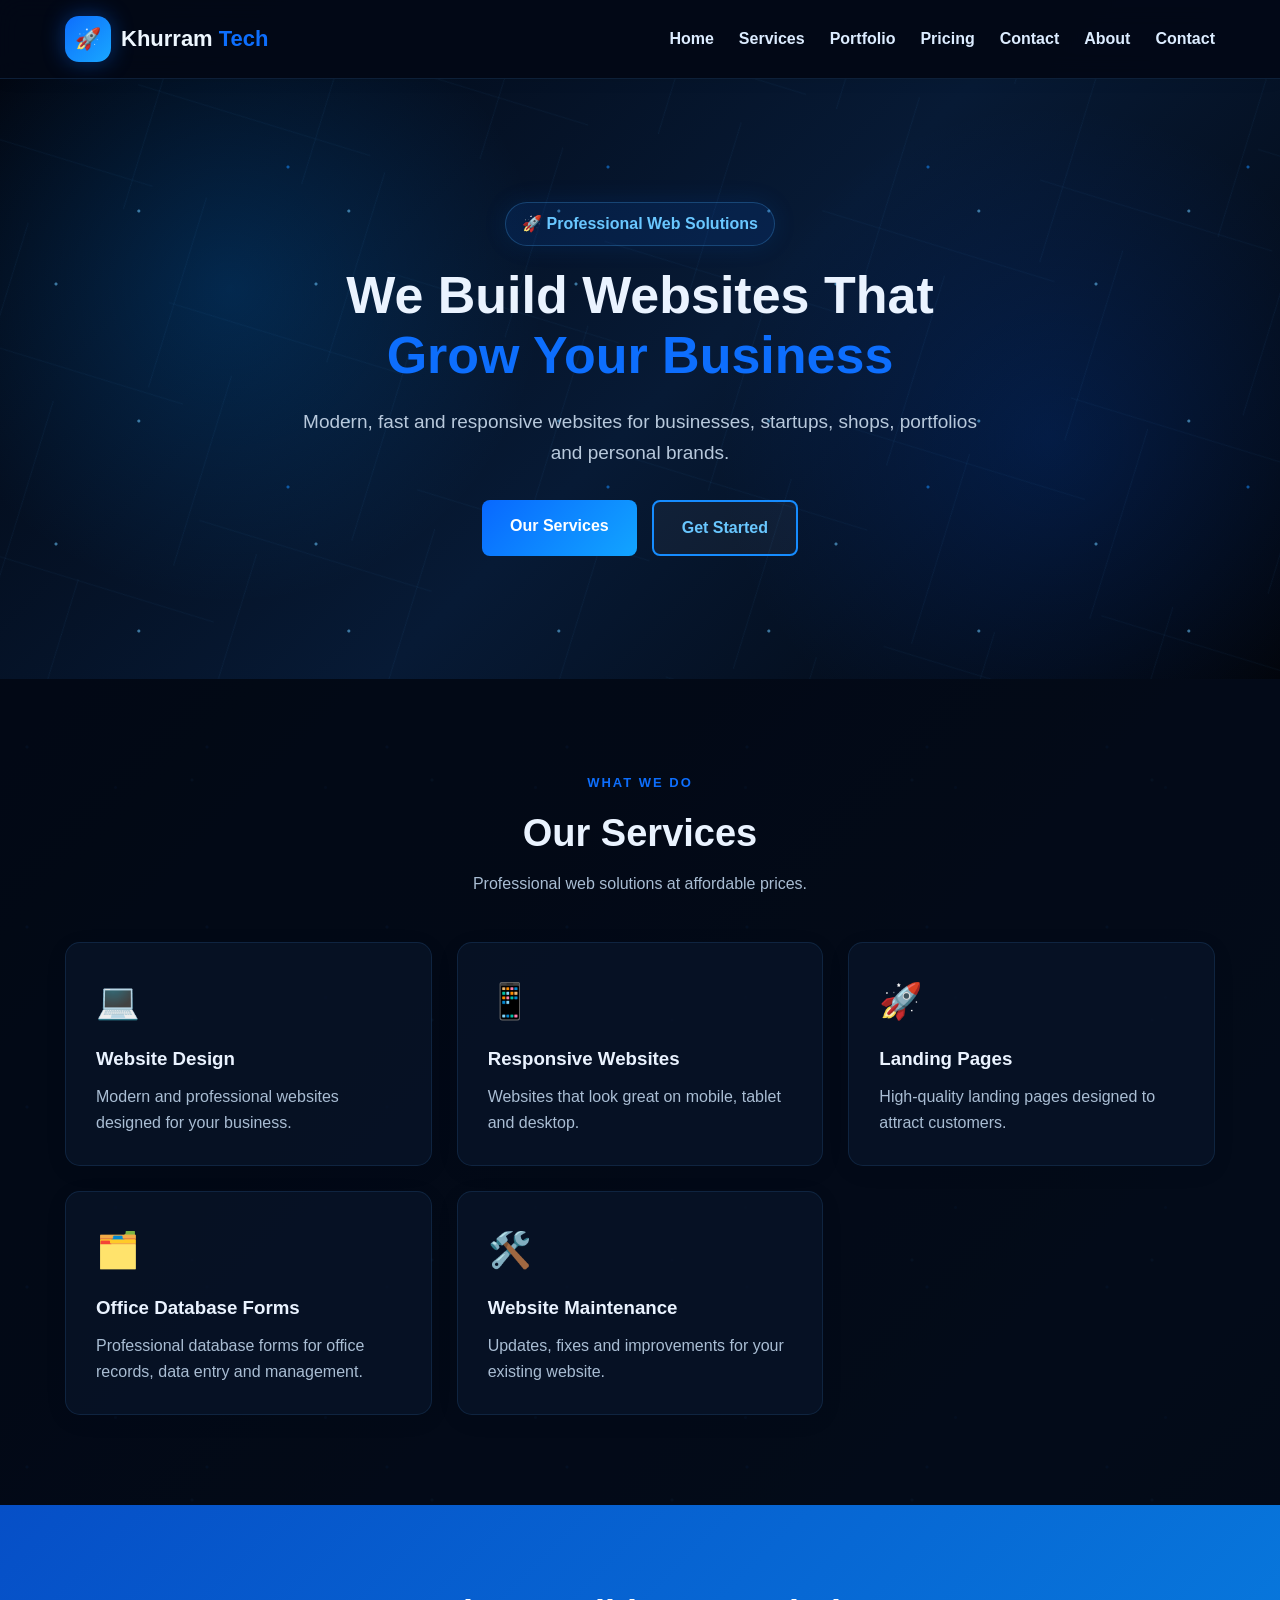
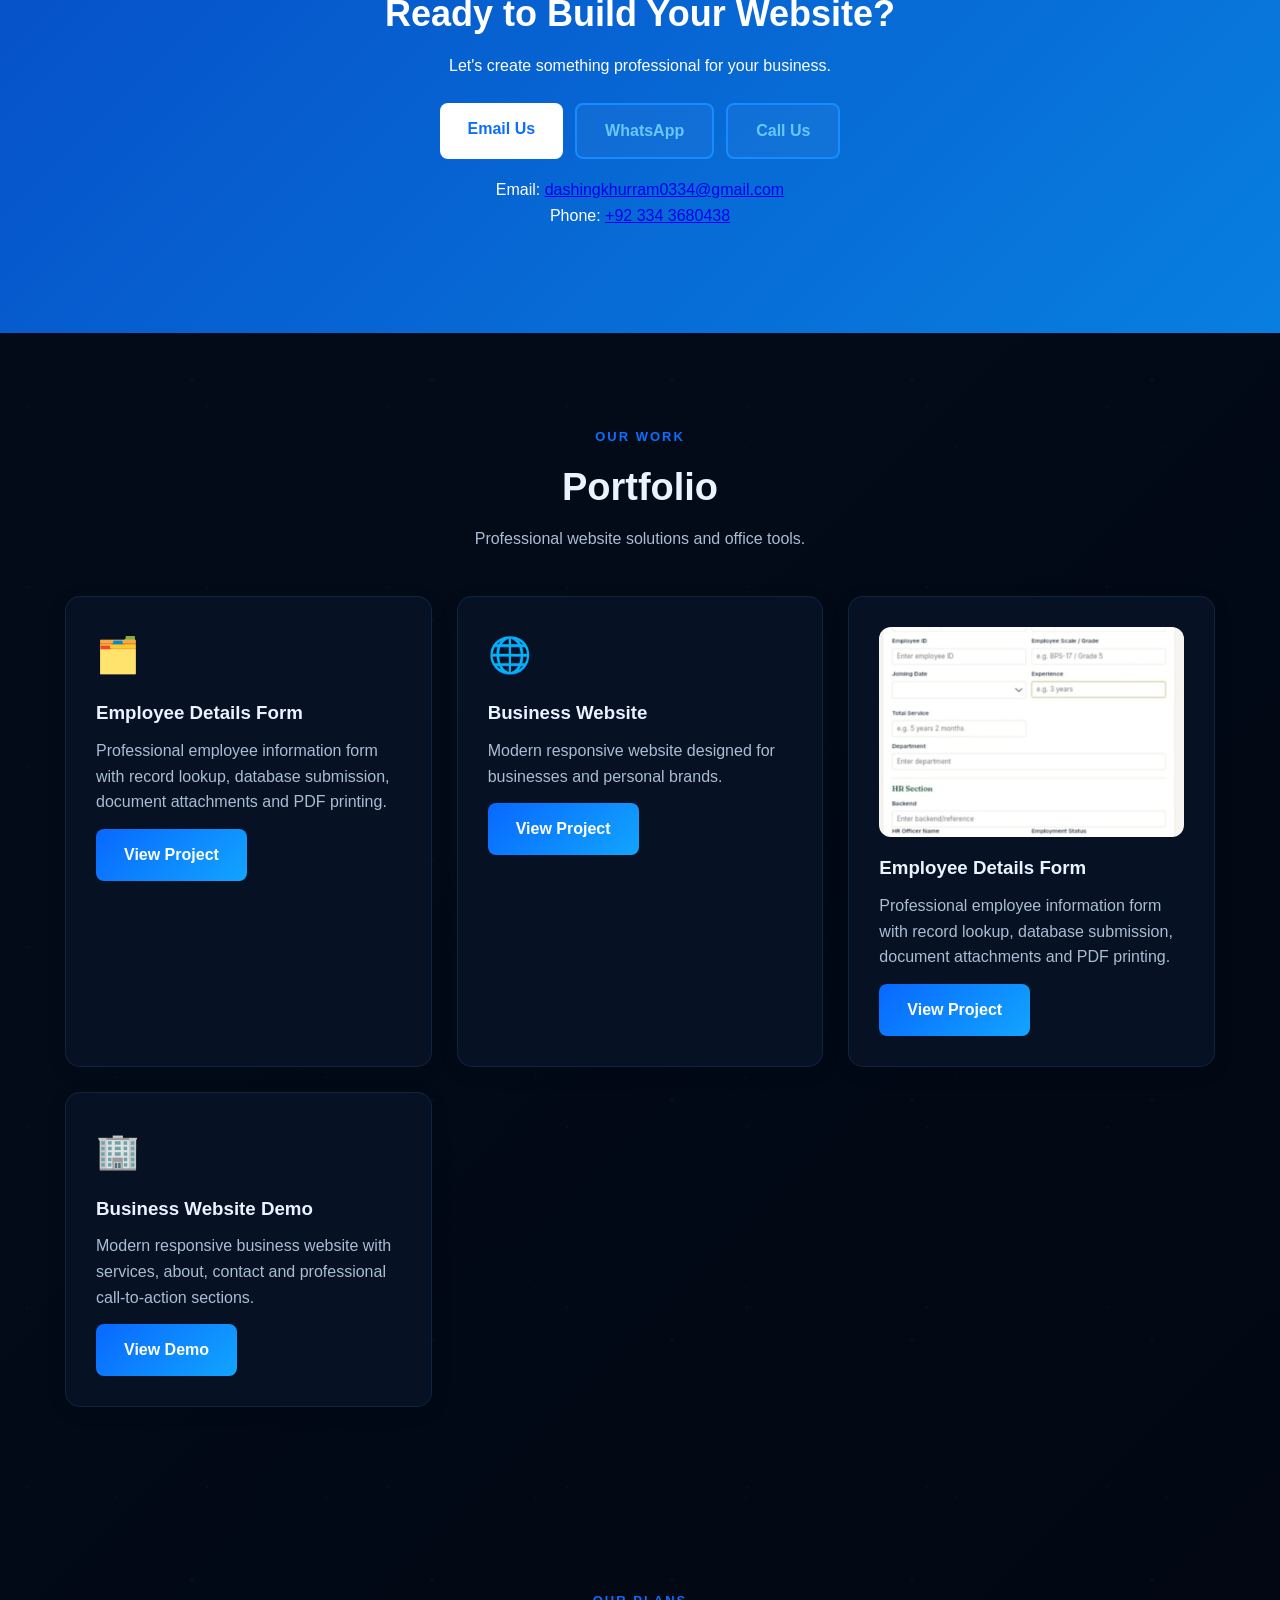
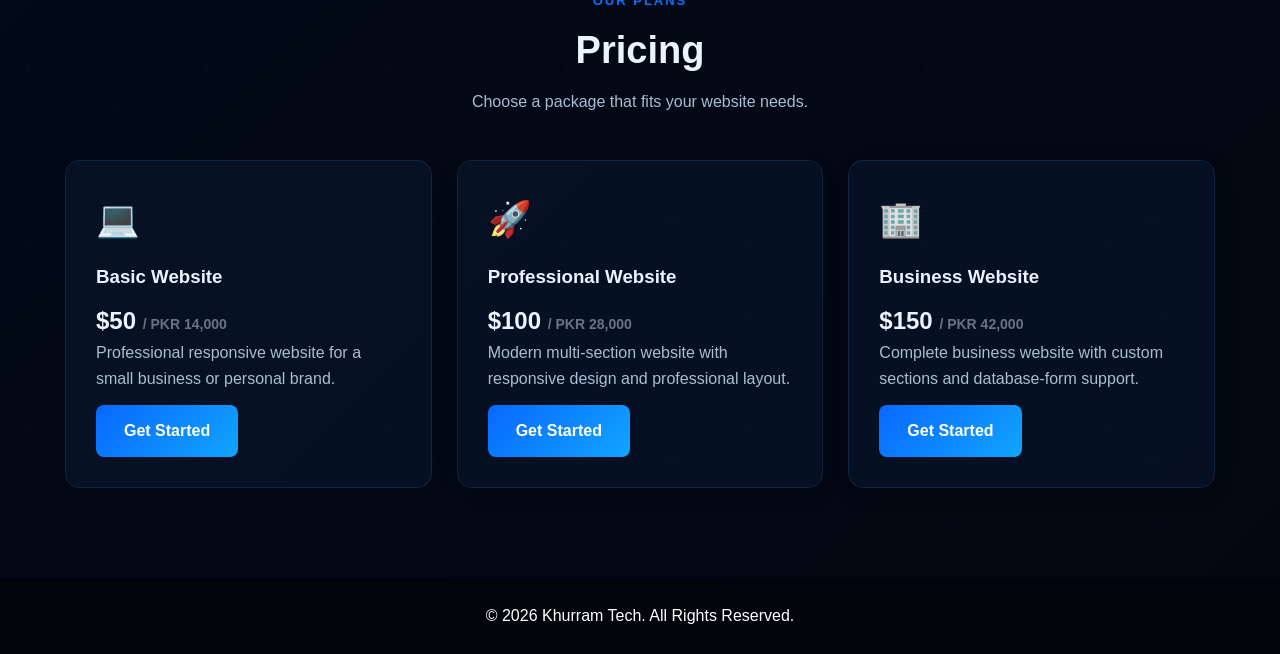
==== index.html @ a46bed91 "Add About link to navigation in index.html" ====
<!DOCTYPE html>
<html lang="en">
<head>
<meta charset="UTF-8">
<meta name="viewport" content="width=device-width, initial-scale=1.0">

<title>Khurram Tech | Website Design & Development</title>

<meta name="description" content="Khurram Tech provides modern, responsive and SEO-friendly website design and development services.">

<link rel="stylesheet" href="style.css">
<style>
.contact-buttons{display:flex;flex-wrap:wrap;gap:12px;justify-content:center;margin-top:20px}
@media(max-width:600px){.contact-buttons{flex-direction:column;align-items:center}.contact-buttons .btn{width:90%;text-align:center}}
.service-card small{font-size:14px;color:#697386;font-weight:600}.service-card .btn{margin-top:14px}</style>
<style>.portfolio-image{width:100%;height:210px;object-fit:cover;border-radius:12px;margin-bottom:16px;display:block}</style></head>

<body>

<header class="header">
    <div class="container nav-container">

        <a href="#home" class="brand">
            <span class="logo-icon" aria-hidden="true"><span>🚀</span></span>
            <span>Khurram <b>Tech</b></span>
        </a>

        <nav>
            <a href="#home">Home</a>
            <a href="#services">Services</a>
            <a href="#portfolio">Portfolio</a>
            <a href="#pricing">Pricing</a>
            <a href="#contact">Contact</a>
            <a href="about.html">About</a>
            <a href="#contact">Contact</a>
        </nav>

    </div>
</header>

<section id="home" class="hero">
    <div class="container hero-content">

        <div class="hero-badge">🚀 Professional Web Solutions</div>

        <h1>We Build Websites That<br><span>Grow Your Business</span></h1>

        <p>
            Modern, fast and responsive websites for businesses,
            startups, shops, portfolios and personal brands.
        </p>

        <div class="hero-buttons">
            <a href="#services" class="btn primary-btn">Our Services</a>
            <a href="#contact" class="btn secondary-btn">Get Started</a>
        </div>

    </div>
</section>

<section id="services" class="section">

    <div class="container">

        <div class="section-heading">
            <span>WHAT WE DO</span>
            <h2>Our Services</h2>
            <p>Professional web solutions at affordable prices.</p>
        </div>

        <div class="services-grid">

            <div class="service-card">
                <div class="service-icon">💻</div>
                <h3>Website Design</h3>
                <p>Modern and professional websites designed for your business.</p>
            </div>

            <div class="service-card">
                <div class="service-icon">📱</div>
                <h3>Responsive Websites</h3>
                <p>Websites that look great on mobile, tablet and desktop.</p>
            </div>

            <div class="service-card">
                <div class="service-icon">🚀</div>
                <h3>Landing Pages</h3>
                <p>High-quality landing pages designed to attract customers.</p>
            </div>

            <div class="service-card">
                <div class="service-icon">🗂️</div>
                <h3>Office Database Forms</h3>
                <p>Professional database forms for office records, data entry and management.</p>
            </div>

            

            <div class="service-card">
                <div class="service-icon">🛠️</div>
                <h3>Website Maintenance</h3>
                <p>Updates, fixes and improvements for your existing website.</p>
            </div>

        </div>

    </div>

</section>

<section id="contact" class="contact-section">
    <div class="container">
        <h2>Ready to Build Your Website?</h2>
        <p>Let's create something professional for your business.</p>
        <div class="contact-buttons">
<a href="mailto:dashingkhurram0334@gmail.com" class="btn primary-btn">Email Us</a>
<a href="https://wa.me/923343680438" class="btn secondary-btn" target="_blank" rel="noopener">WhatsApp</a>
<a href="tel:+923343680438" class="btn secondary-btn">Call Us</a>
</div>
<p style="margin-top:18px;">
Email: <a href="mailto:dashingkhurram0334@gmail.com">dashingkhurram0334@gmail.com</a><br>
Phone: <a href="tel:+923343680438">+92 334 3680438</a>
</p>
    </div>
</section>


<section id="portfolio" class="section">
<div class="container">
<div class="section-heading">
<span>OUR WORK</span>
<h2>Portfolio</h2>
<p>Professional website solutions and office tools.</p>
</div>
<div class="services-grid">
<div class="service-card">
<div class="service-icon">🗂️</div>
<h3>Employee Details Form</h3>
<p>Professional employee information form with record lookup, database submission, document attachments and PDF printing.</p>
<a href="https://khurramformcraft99.bonto.run/" class="btn primary-btn" target="_blank" rel="noopener">View Project</a>
</div>
<div class="service-card">
<div class="service-icon">🌐</div>
<h3>Business Website</h3>
<p>Modern responsive website designed for businesses and personal brands.</p>
<a href="#contact" class="btn primary-btn">View Project</a>
</div>
<div class="service-card">
<img src="employee-form.jpg" alt="Employee Details Form" class="portfolio-image">
<h3>Employee Details Form</h3>
<p>Professional employee information form with record lookup, database submission, document attachments and PDF printing.</p>
<a href="https://khurramformcraft99.bonto.run/" class="btn primary-btn" target="_blank" rel="noopener">View Project</a>
</div>
<div class="service-card">
<div class="service-icon">🏢</div>
<h3>Business Website Demo</h3>
<p>Modern responsive business website with services, about, contact and professional call-to-action sections.</p>
<a href="business-demo.html" class="btn primary-btn">View Demo</a>
</div>
</div>
</div>
</section>

<section id="pricing" class="section">
<div class="container">
<div class="section-heading">
<span>OUR PLANS</span>
<h2>Pricing</h2>
<p>Choose a package that fits your website needs.</p>
</div>
<div class="services-grid">
<div class="service-card">
<div class="service-icon">💻</div>
<h3>Basic Website</h3>
<h2>$50 <small>/ PKR 14,000</small></h2>
<p>Professional responsive website for a small business or personal brand.</p>
<a href="#contact" class="btn primary-btn">Get Started</a>
</div>
<div class="service-card">
<div class="service-icon">🚀</div>
<h3>Professional Website</h3>
<h2>$100 <small>/ PKR 28,000</small></h2>
<p>Modern multi-section website with responsive design and professional layout.</p>
<a href="#contact" class="btn primary-btn">Get Started</a>
</div>
<div class="service-card">
<div class="service-icon">🏢</div>
<h3>Business Website</h3>
<h2>$150 <small>/ PKR 42,000</small></h2>
<p>Complete business website with custom sections and database-form support.</p>
<a href="#contact" class="btn primary-btn">Get Started</a>
</div>
</div>
</div>
</section>

<footer>
    <div class="container">
        <p>© 2026 Khurram Tech. All Rights Reserved.</p>
    </div>
</footer>

</body>
</html>
---- style.css ----
*{
    margin:0;
    padding:0;
    box-sizing:border-box;
}

html{
    scroll-behavior:smooth;
}

body{
    font-family:Arial, sans-serif;
    color:#eaf3ff;
    background:
        radial-gradient(circle at 15% 15%, rgba(20,120,255,.18) 0 1px, transparent 2px),
        radial-gradient(circle at 80% 25%, rgba(70,180,255,.15) 0 1px, transparent 2px),
        radial-gradient(circle at 55% 75%, rgba(20,120,255,.12) 0 1px, transparent 2px),
        linear-gradient(135deg,#030816,#07152b 48%,#02050d);
    background-size:180px 180px,240px 240px,210px 210px,100% 100%;
    line-height:1.6;
}

.container{
    width:90%;
    max-width:1150px;
    margin:auto;
}

/* HEADER */

.header{
    background:rgba(3,8,22,.88);
    padding:16px 0;
    backdrop-filter:blur(12px);
    border-bottom:1px solid rgba(77,170,255,.15);
    position:sticky;
    top:0;
    z-index:1000;
    box-shadow:0 2px 15px rgba(0,0,0,.06);
}

.nav-container{
    display:flex;
    align-items:center;
    justify-content:space-between;
}

.brand{
    display:flex;
    align-items:center;
    gap:10px;
    text-decoration:none;
    color:#eef7ff;
    font-size:22px;
    font-weight:bold;
}

.brand b{
    color:#0d6efd;
}

.logo-icon{
    width:46px;
    height:46px;
    display:flex;
    align-items:center;
    justify-content:center;
    background:linear-gradient(135deg,#0d6efd,#19a7ff);
    color:#fff;
    border-radius:14px;
    font-size:21px;
    box-shadow:0 0 22px rgba(13,110,253,.42);
}

nav{
    display:flex;
    gap:25px;
}

nav a{
    color:#dcecff;
    text-decoration:none;
    font-weight:600;
}

nav a:hover{
    color:#0d6efd;
}

/* HERO */

.hero{
    min-height:600px;
    display:flex;
    align-items:center;
    text-align:center;
    position:relative;
    overflow:hidden;
    background:
        radial-gradient(circle at 18% 35%, rgba(0,140,255,.20), transparent 28%),
        radial-gradient(circle at 82% 60%, rgba(0,92,255,.16), transparent 30%),
        linear-gradient(135deg,#020712,#071a35 52%,#02050c);
}

.hero-content{
    max-width:850px;
}

.hero-badge{
    display:inline-block;
    padding:8px 16px;
    background:rgba(13,110,253,.12);
    color:#69c7ff;
    border:1px solid rgba(77,180,255,.25);
    box-shadow:0 0 25px rgba(13,110,253,.12);
    border-radius:30px;
    font-weight:bold;
    margin-bottom:20px;
}

.hero h1{
    font-size:52px;
    line-height:1.15;
    margin-bottom:22px;
}

.hero h1 span{
    color:#0d6efd;
}

.hero p{
    max-width:700px;
    margin:auto;
    color:#b8c9dc;
    font-size:19px;
}

.hero-buttons{
    margin-top:32px;
    display:flex;
    justify-content:center;
    gap:15px;
}

.btn{
    display:inline-block;
    padding:13px 28px;
    border-radius:8px;
    text-decoration:none;
    font-weight:bold;
    transition:.3s;
}

.primary-btn{
    background:linear-gradient(135deg,#0868ff,#12a5ff);
    color:#fff;
}

.primary-btn:hover{
    background:#0957c7;
    transform:translateY(-2px);
}

.secondary-btn{
    background:rgba(255,255,255,.04);
    color:#69c7ff;
    border:2px solid #168cff;
}

.secondary-btn:hover{
    background:linear-gradient(135deg,#0868ff,#12a5ff);
    color:#fff;
}

/* SECTIONS */

.section{
    padding:90px 0;
}

.section-heading{
    text-align:center;
    margin-bottom:45px;
}

.section-heading span{
    color:#0d6efd;
    font-size:13px;
    font-weight:bold;
    letter-spacing:2px;
}

.section-heading h2{
    font-size:38px;
    margin:8px 0;
}

.section-heading p{
    color:#a9bdd3;
}

/* SERVICES */

.services-grid{
    display:grid;
    grid-template-columns:repeat(3,1fr);
    gap:25px;
}

.service-card{
    background:rgba(8,20,40,.78);
    padding:30px;
    border:1px solid rgba(77,170,255,.13);
    color:#eaf3ff;
    border-radius:15px;
    box-shadow:0 5px 25px rgba(0,0,0,.06);
    transition:.3s;
}

.service-card:hover{
    transform:translateY(-7px);
    box-shadow:0 12px 30px rgba(13,110,253,.12);
}

.service-icon{
    font-size:35px;
    margin-bottom:15px;
}

.service-card h3{
    margin-bottom:10px;
}

.service-card p{
    color:#a9bdd3;
}

/* CONTACT */

.contact-section{
    padding:80px 20px;
    text-align:center;
    background:linear-gradient(135deg,#0868ff,#12a5ff);
    color:#fff;
}

.contact-section h2{
    font-size:36px;
    margin-bottom:10px;
}

.contact-section p{
    margin-bottom:25px;
}

.contact-section .primary-btn{
    background:#fff;
    color:#0d6efd;
}

/* FOOTER */

footer{
    background:#01040a;
    color:#fff;
    text-align:center;
    padding:25px;
}

/* MOBILE */

@media(max-width:768px){

    .nav-container{
        flex-direction:column;
        gap:15px;
    }

    nav{
        gap:14px;
        flex-wrap:wrap;
        justify-content:center;
    }

    .hero{
        min-height:520px;
    }

    .hero h1{
        font-size:36px;
    }

    .hero p{
        font-size:17px;
    }

    .hero-buttons{
        flex-direction:column;
        align-items:center;
    }

    .services-grid{
        grid-template-columns:1fr;
    }

    .section-heading h2{
        font-size:32px;
    }
}

/* ORIGINAL CSS-ONLY TECH BACKGROUND */
.hero::before,
.hero::after{
    content:"";
    position:absolute;
    inset:-20%;
    pointer-events:none;
}
.hero::before{
    background:
      linear-gradient(115deg, transparent 49.7%, rgba(65,170,255,.08) 50%, transparent 50.3%),
      linear-gradient(25deg, transparent 49.7%, rgba(65,170,255,.06) 50%, transparent 50.3%);
    background-size:180px 180px,220px 220px;
    transform:rotate(-8deg);
}
.hero::after{
    background:
      radial-gradient(circle at 20% 25%, #69c7ff 0 1px, transparent 2px),
      radial-gradient(circle at 70% 65%, #168cff 0 1px, transparent 2px),
      radial-gradient(circle at 88% 20%, #69c7ff 0 1px, transparent 2px);
    background-size:260px 260px,320px 320px,210px 210px;
    opacity:.55;
}
.hero-content{
    position:relative;
    z-index:2;
}
.section{
    background:rgba(2,8,18,.72);
}
.contact-section{
    background:linear-gradient(135deg,#064fc7,#087fe0);
}
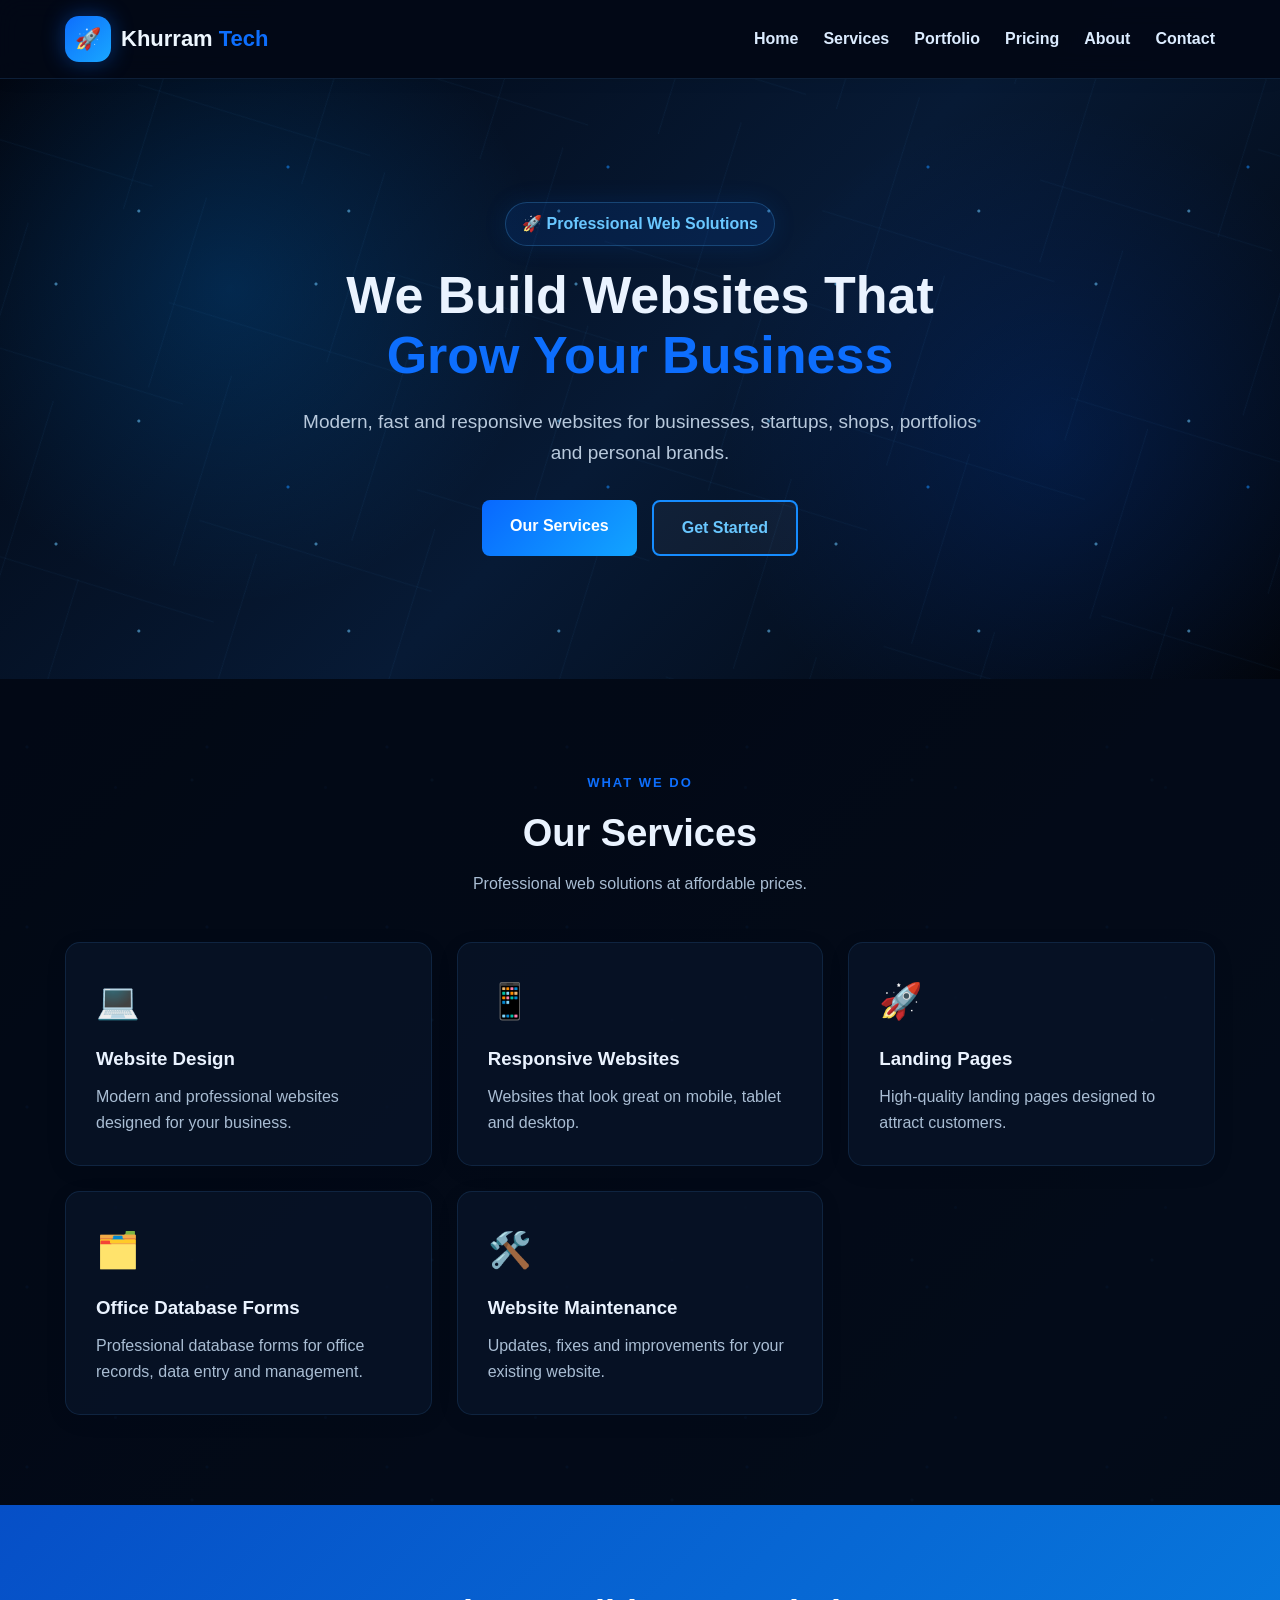
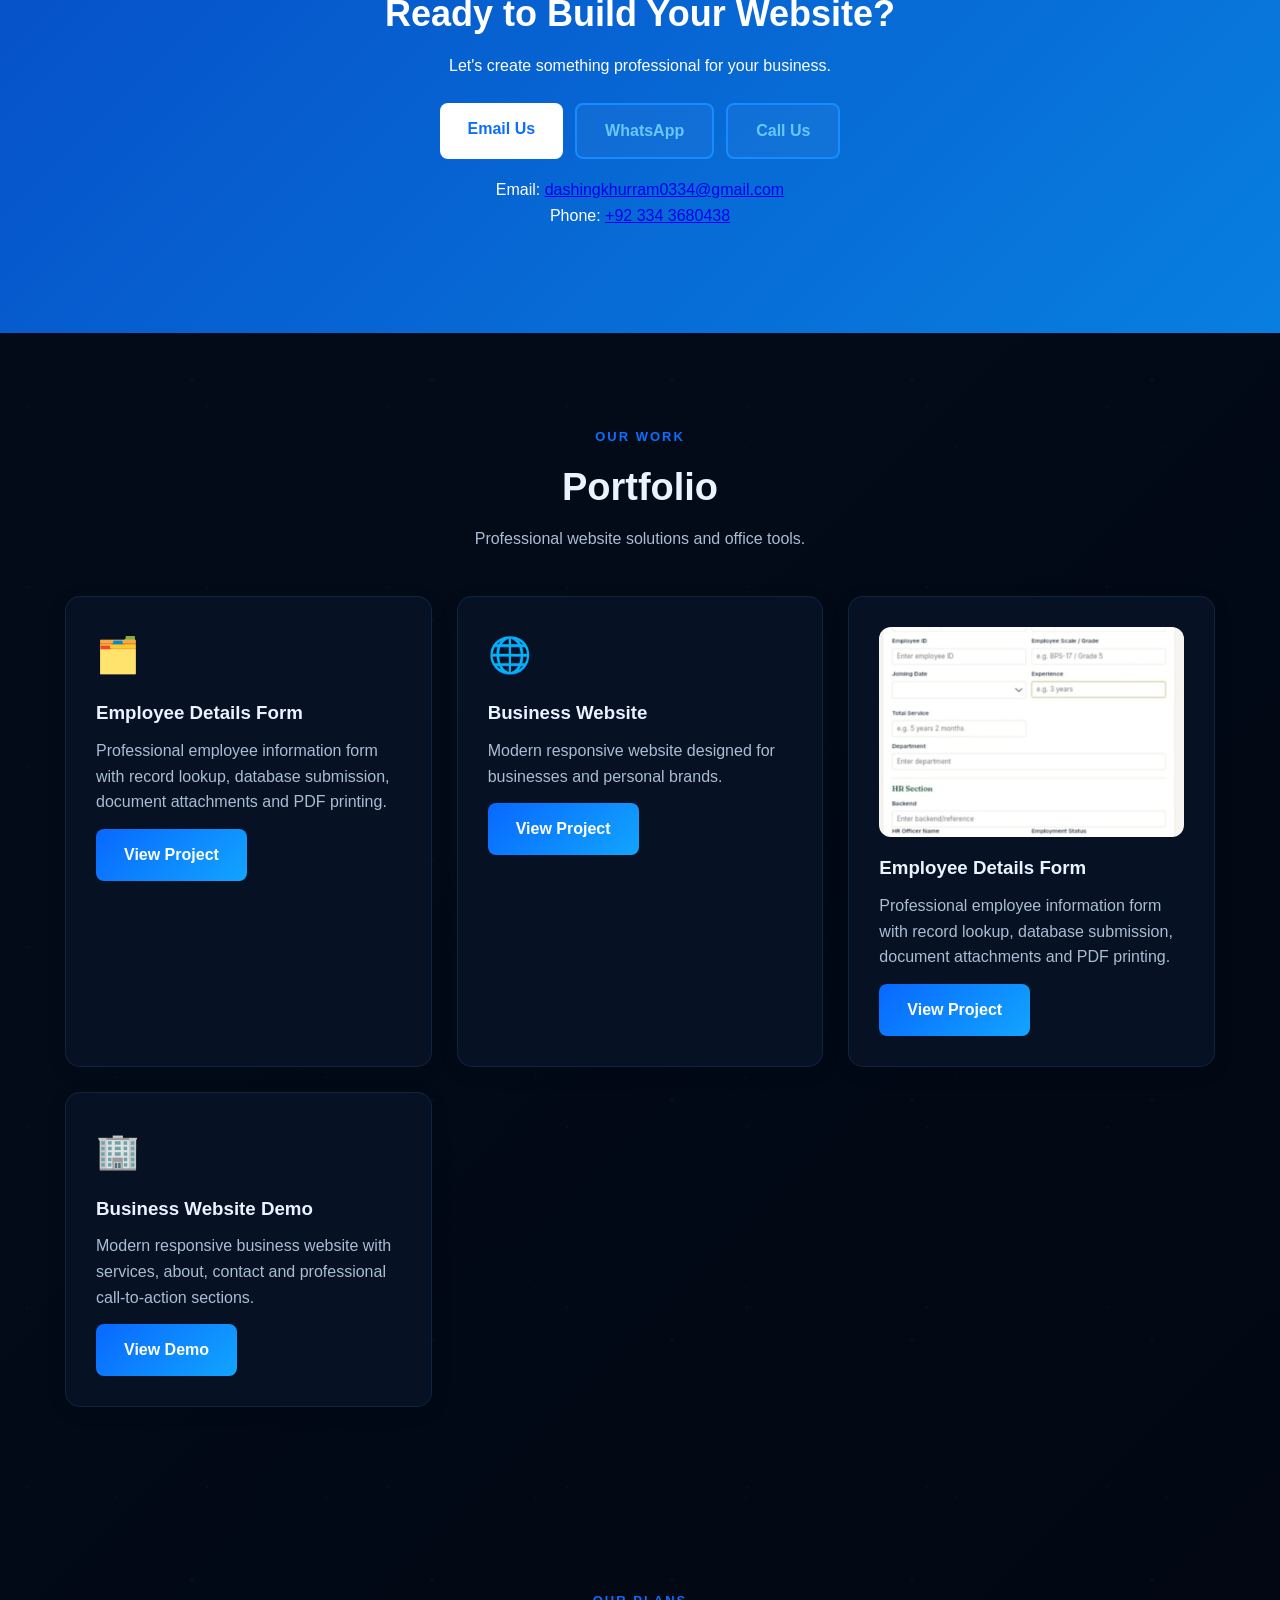
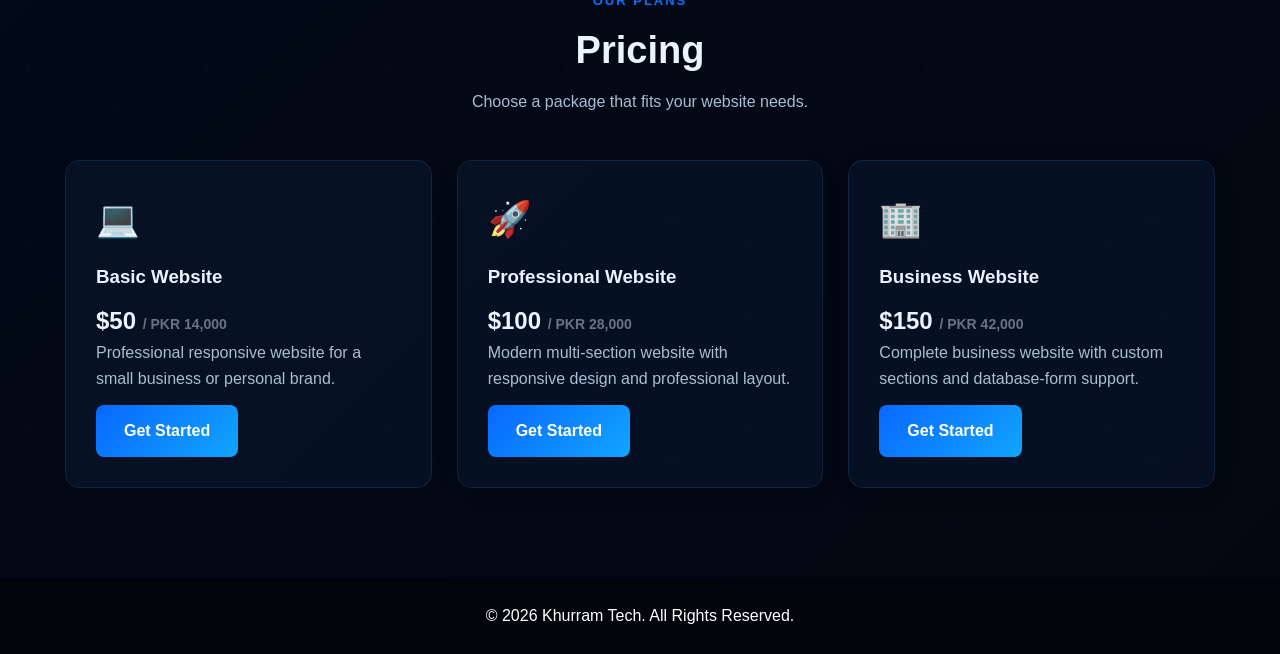
==== commit 27d3c602: "Remove duplicate 'Contact' link in navigation Removed duplicate 'Contact' link from navigation." ====
--- a/index.html
+++ b/index.html
@@ -30,7 +30,6 @@
             <a href="#services">Services</a>
             <a href="#portfolio">Portfolio</a>
             <a href="#pricing">Pricing</a>
-            <a href="#contact">Contact</a>
             <a href="about.html">About</a>
             <a href="#contact">Contact</a>
         </nav>
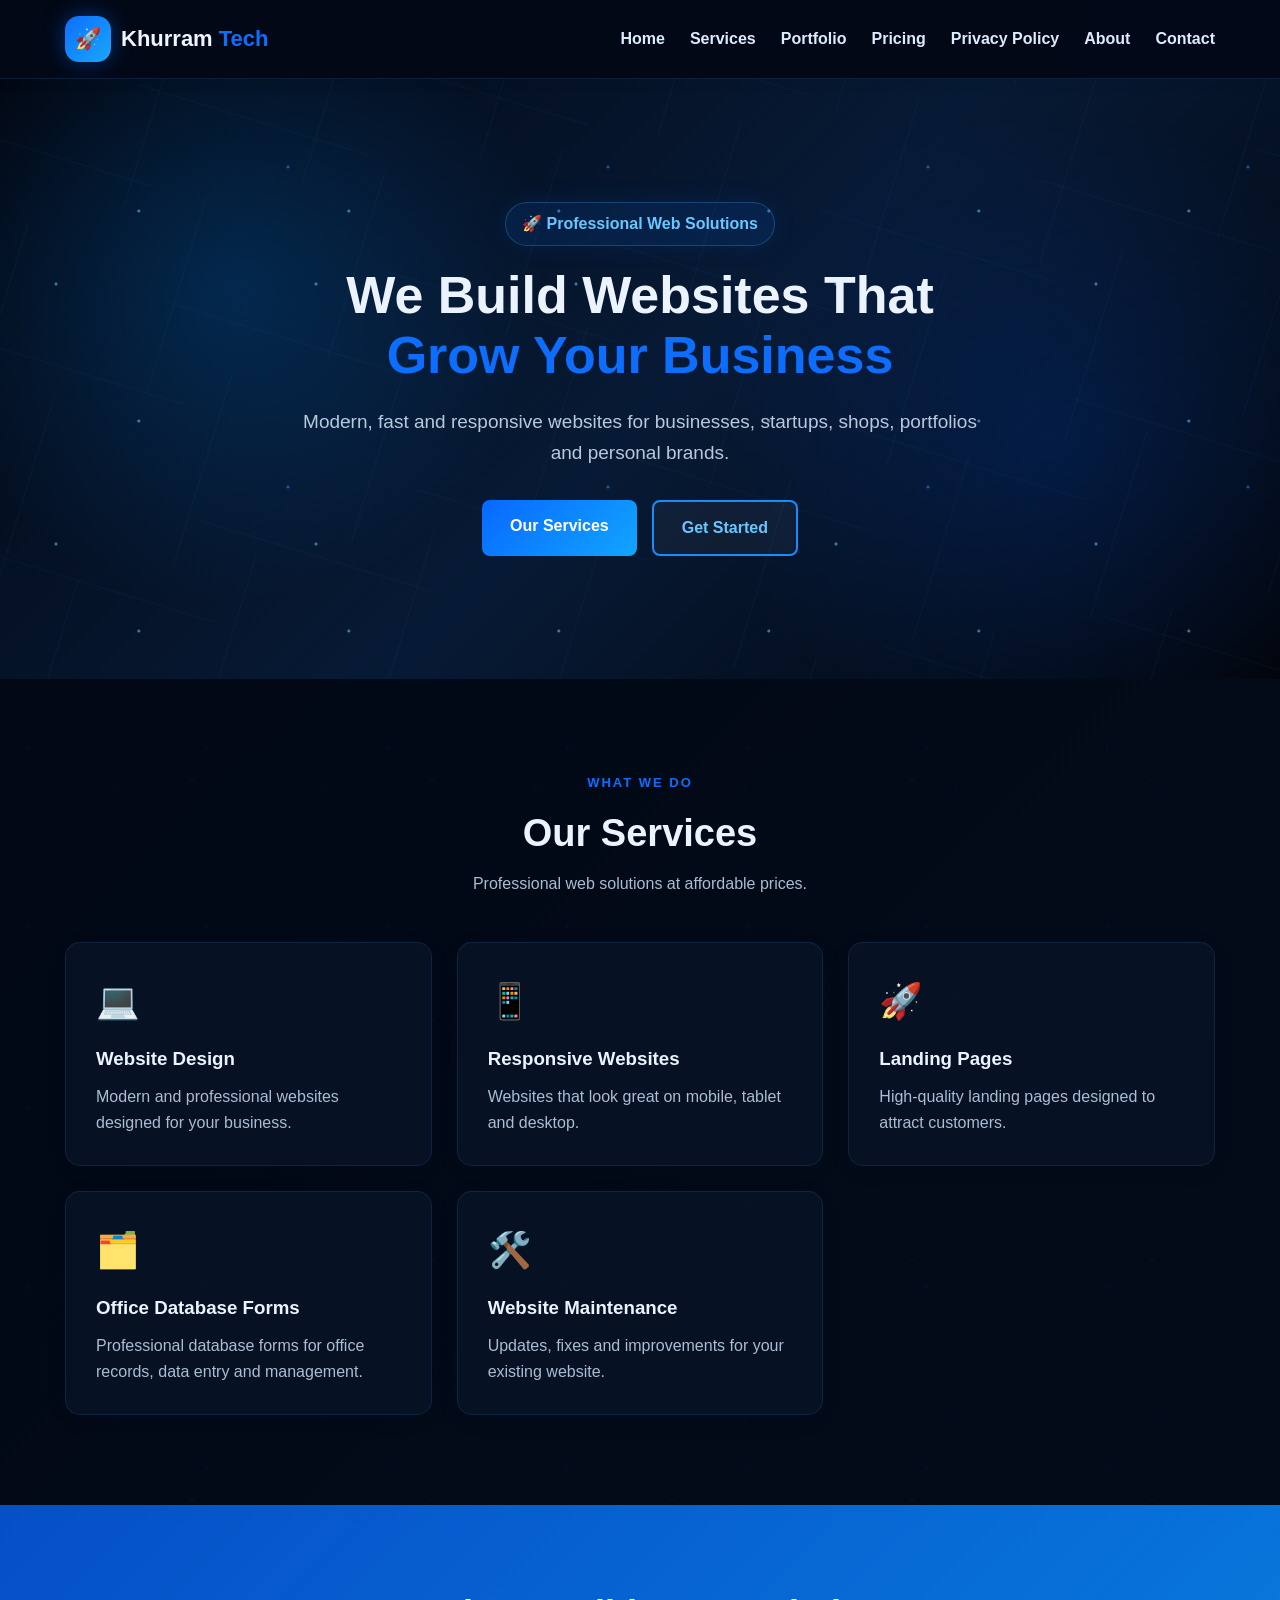
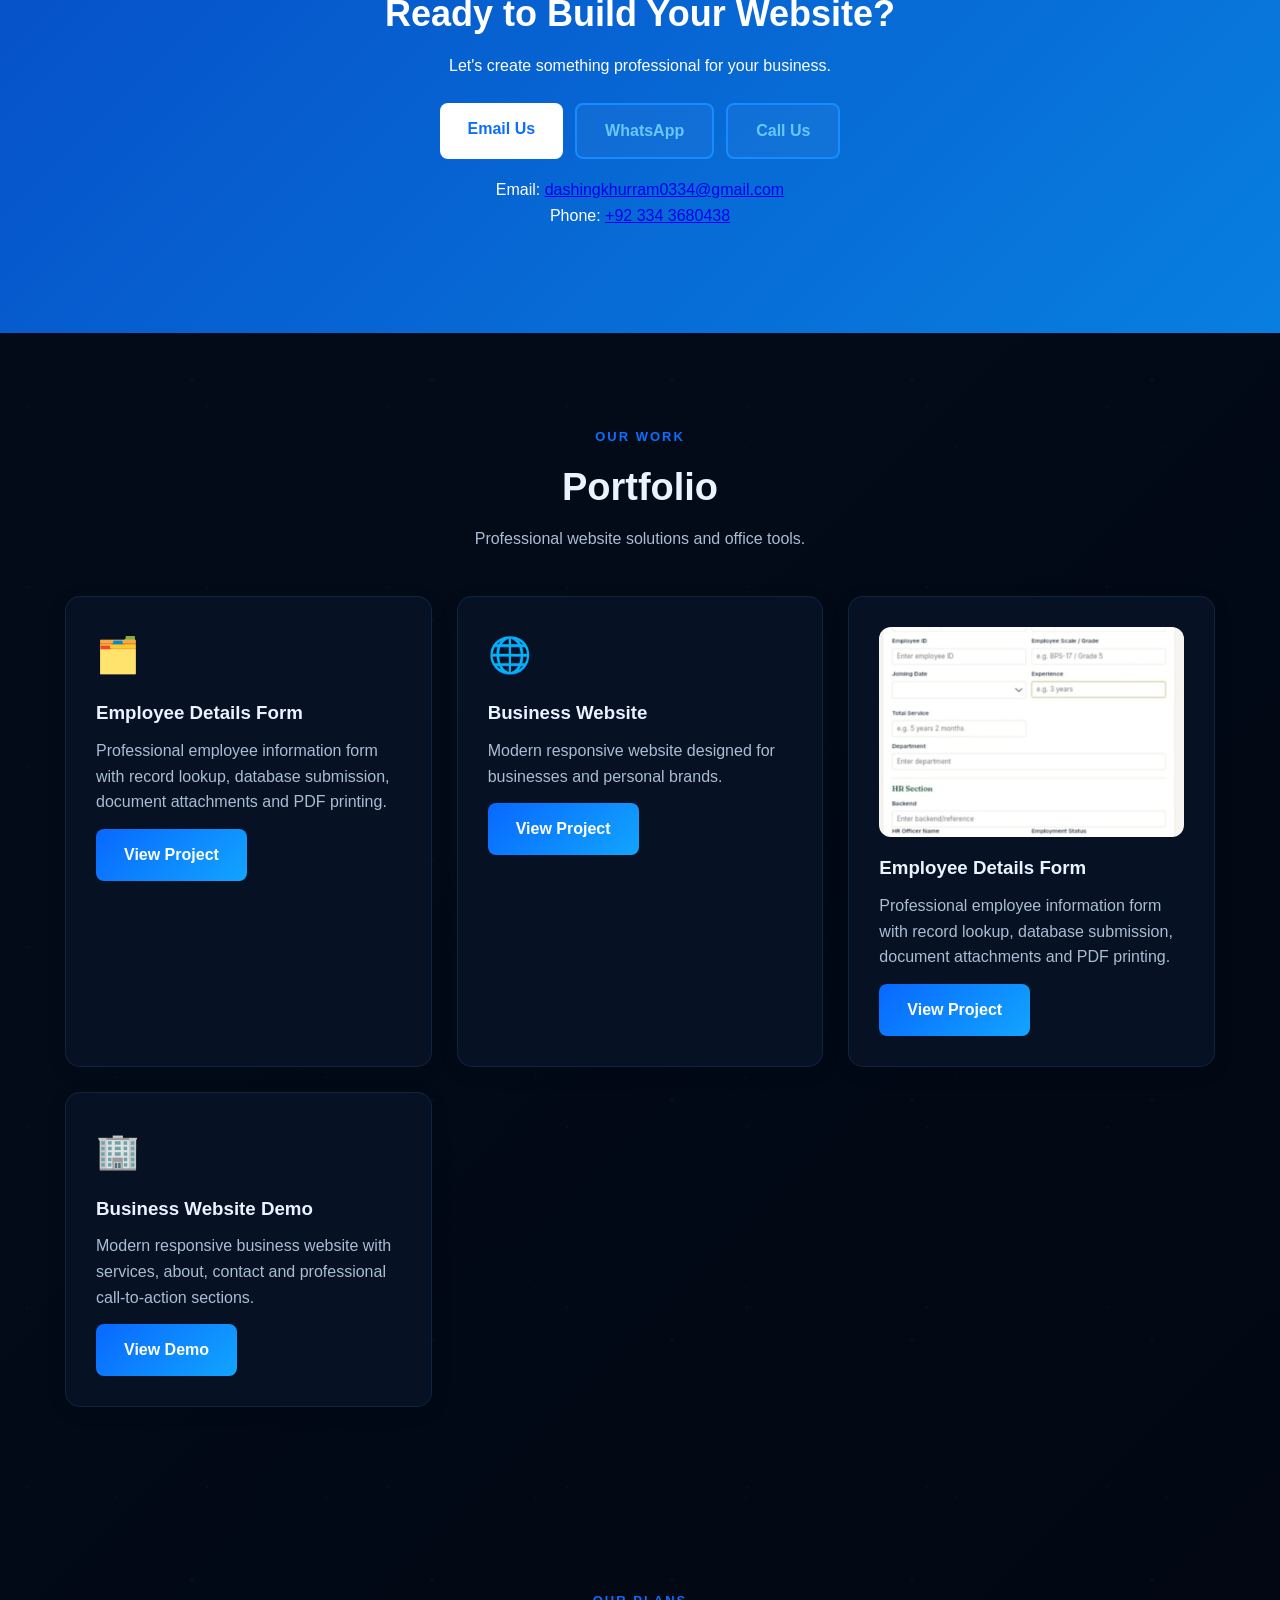
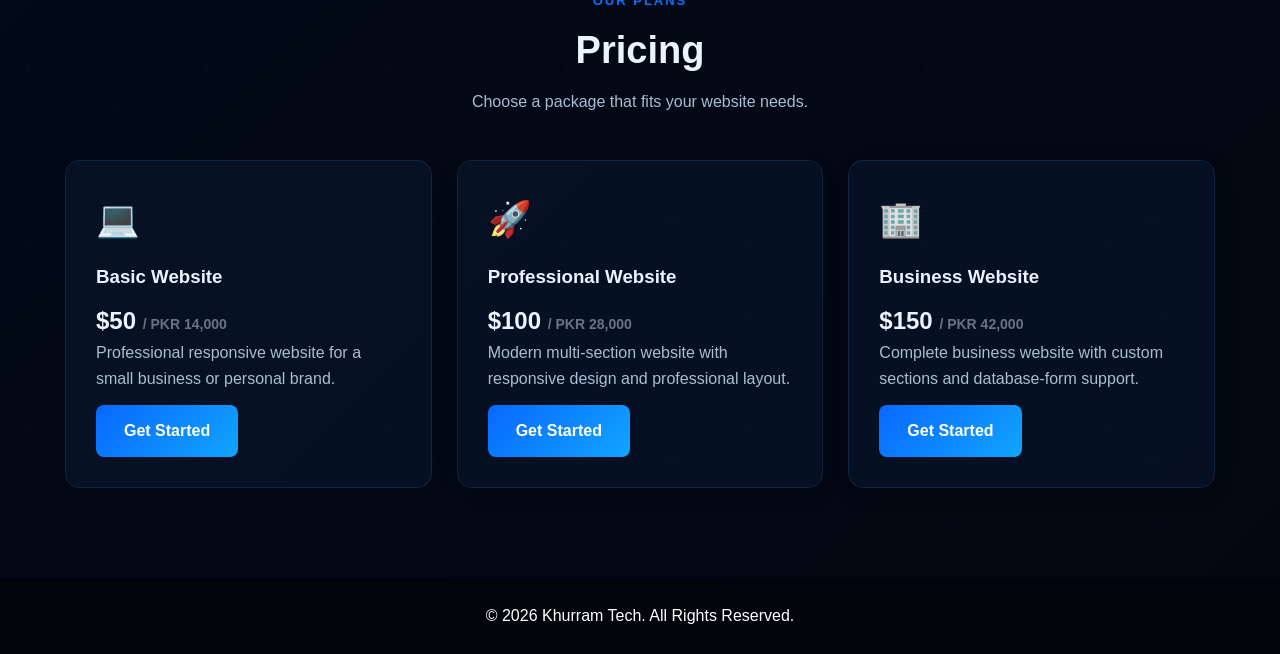
==== commit 8b9e36de: "Add link to Privacy Policy in navigation" ====
--- a/index.html
+++ b/index.html
@@ -30,8 +30,9 @@
             <a href="#services">Services</a>
             <a href="#portfolio">Portfolio</a>
             <a href="#pricing">Pricing</a>
+            <a href="privacy-policy.html">Privacy Policy</a>
             <a href="about.html">About</a>
-            <a href="#contact">Contact</a>
+            <a href="contact.html">Contact</a>
         </nav>
 
     </div>
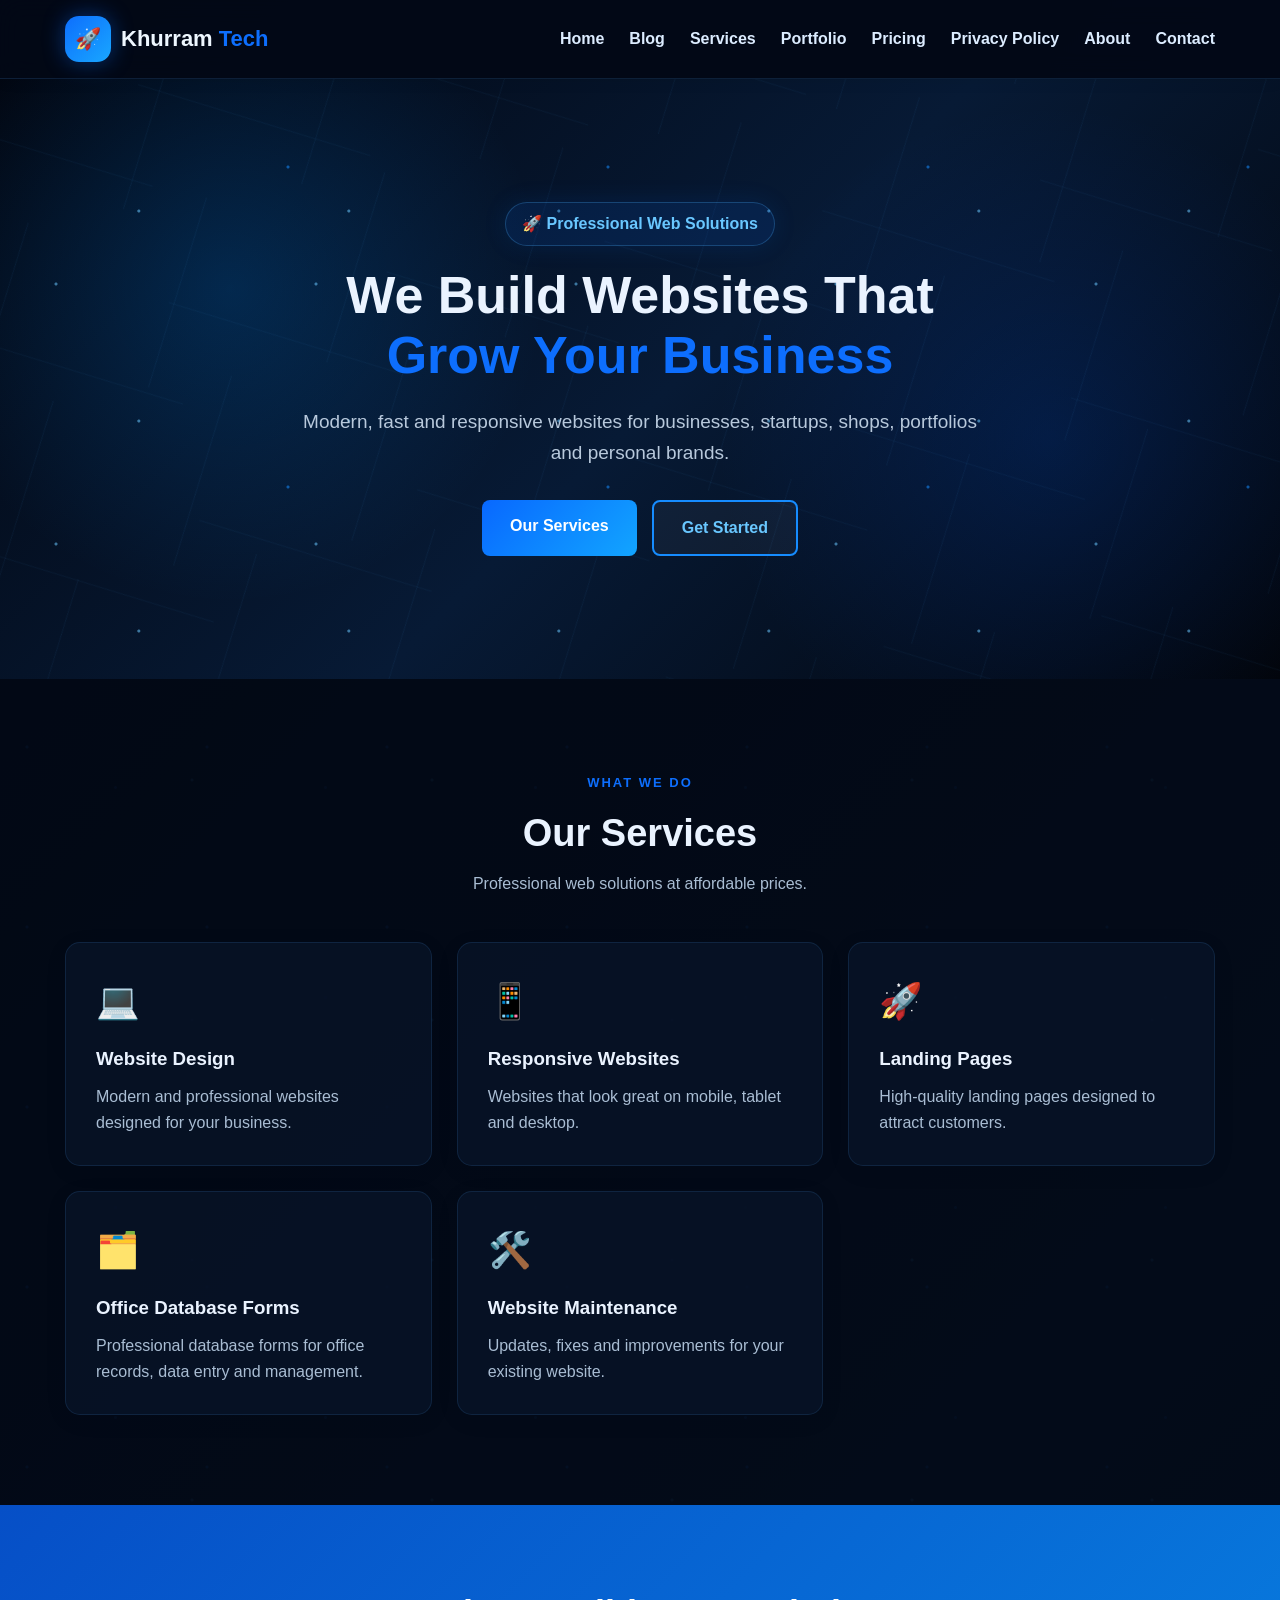
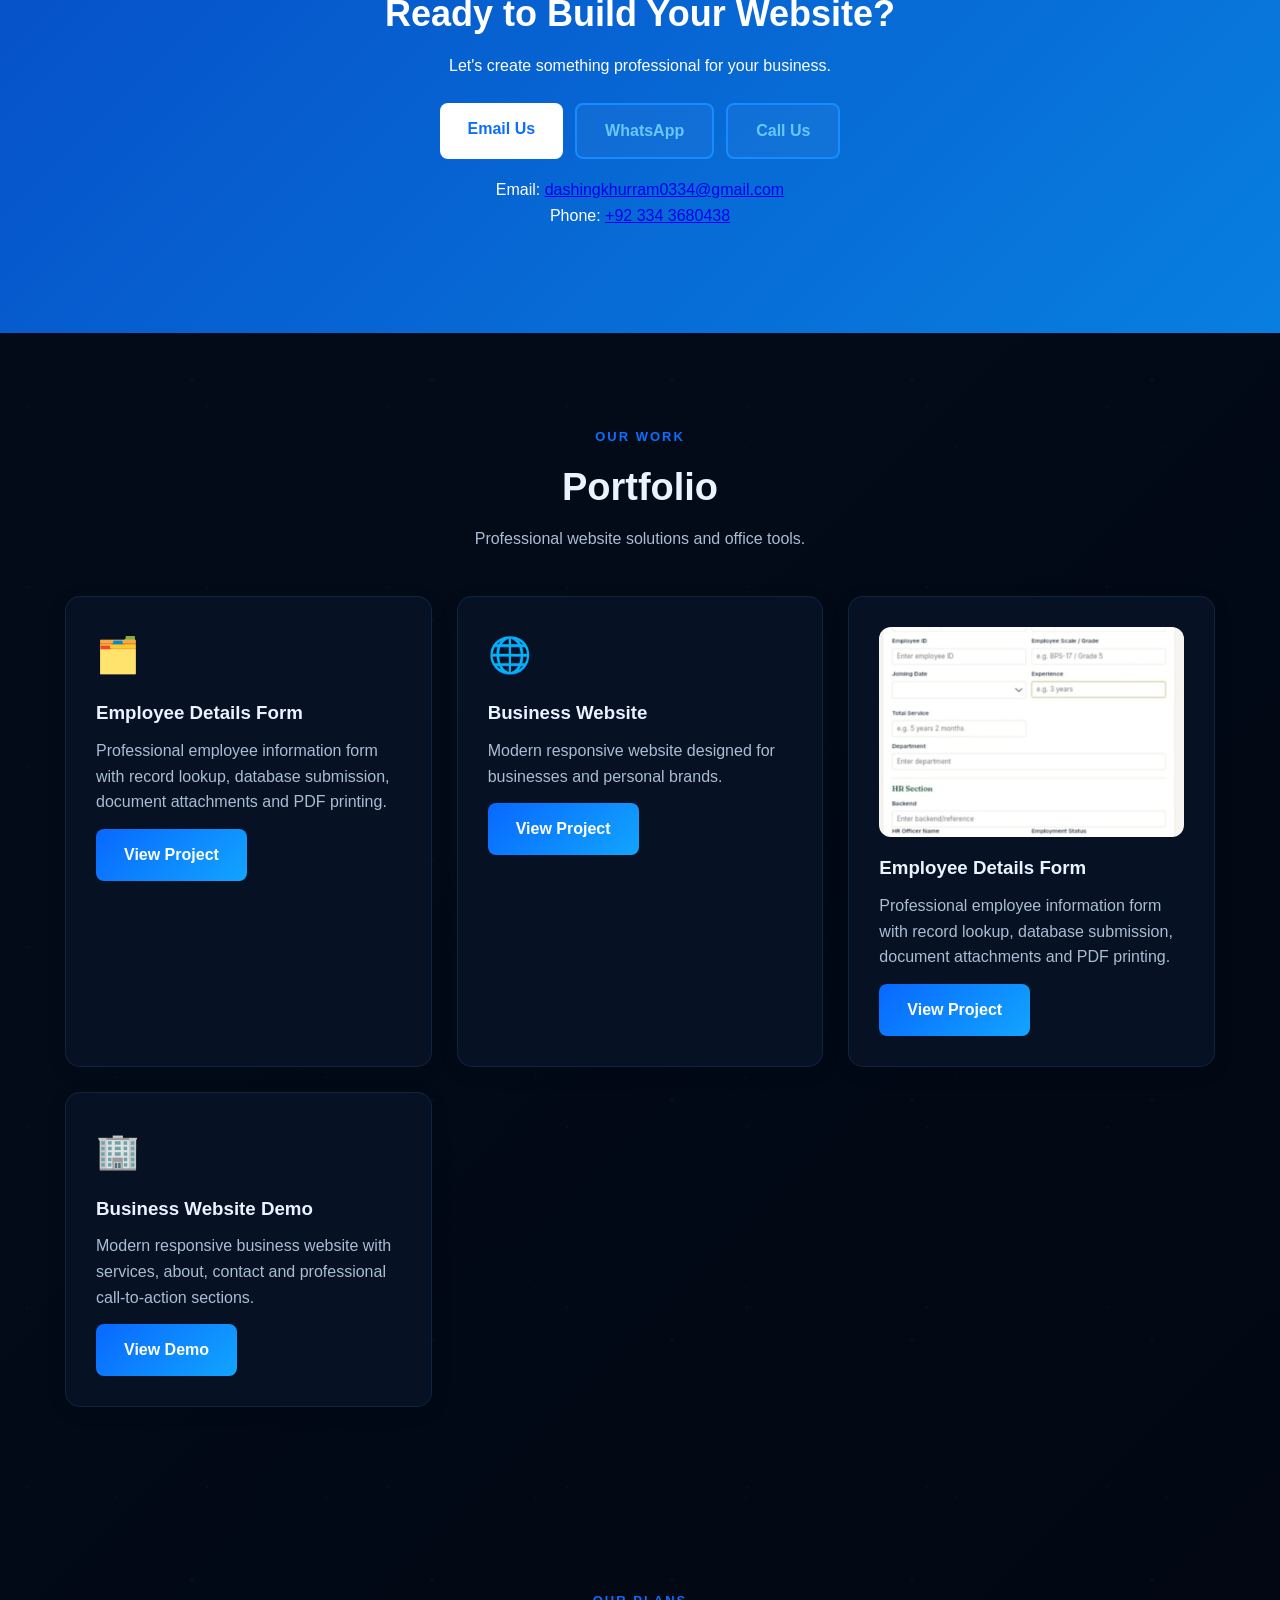
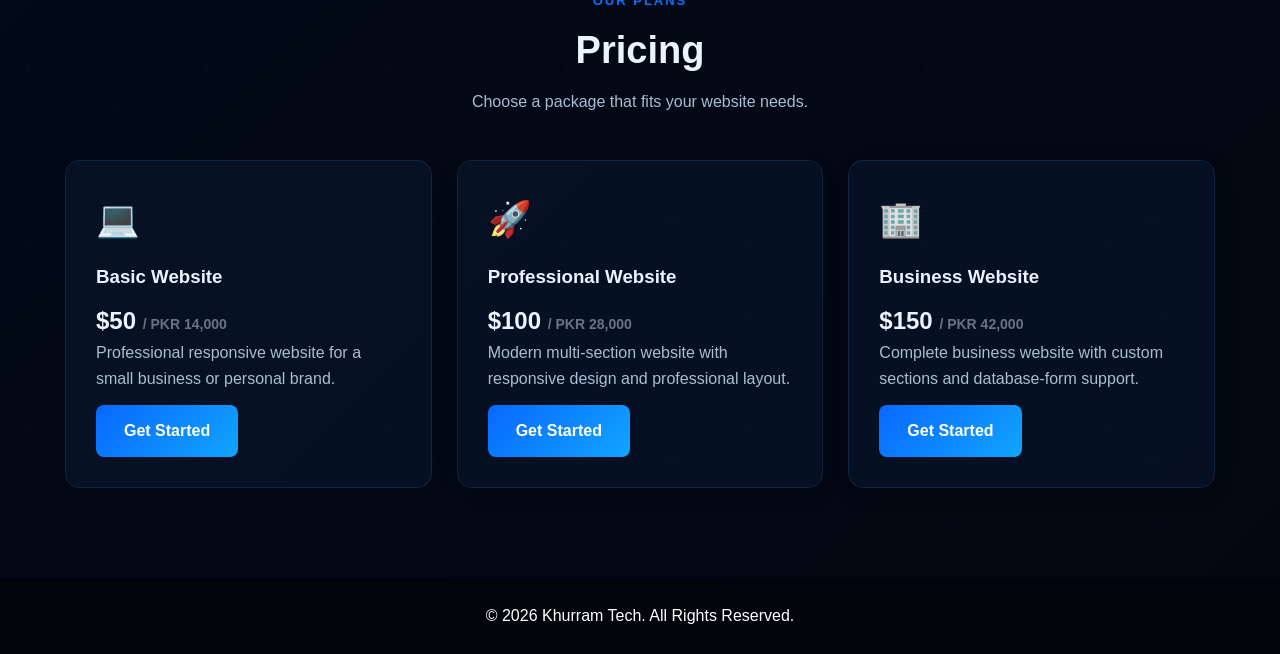
==== commit d35cfd70: "Add Blog link to navigation in index.html" ====
--- a/index.html
+++ b/index.html
@@ -27,6 +27,7 @@
 
         <nav>
             <a href="#home">Home</a>
+            <a href="blog.html">Blog</a>
             <a href="#services">Services</a>
             <a href="#portfolio">Portfolio</a>
             <a href="#pricing">Pricing</a>
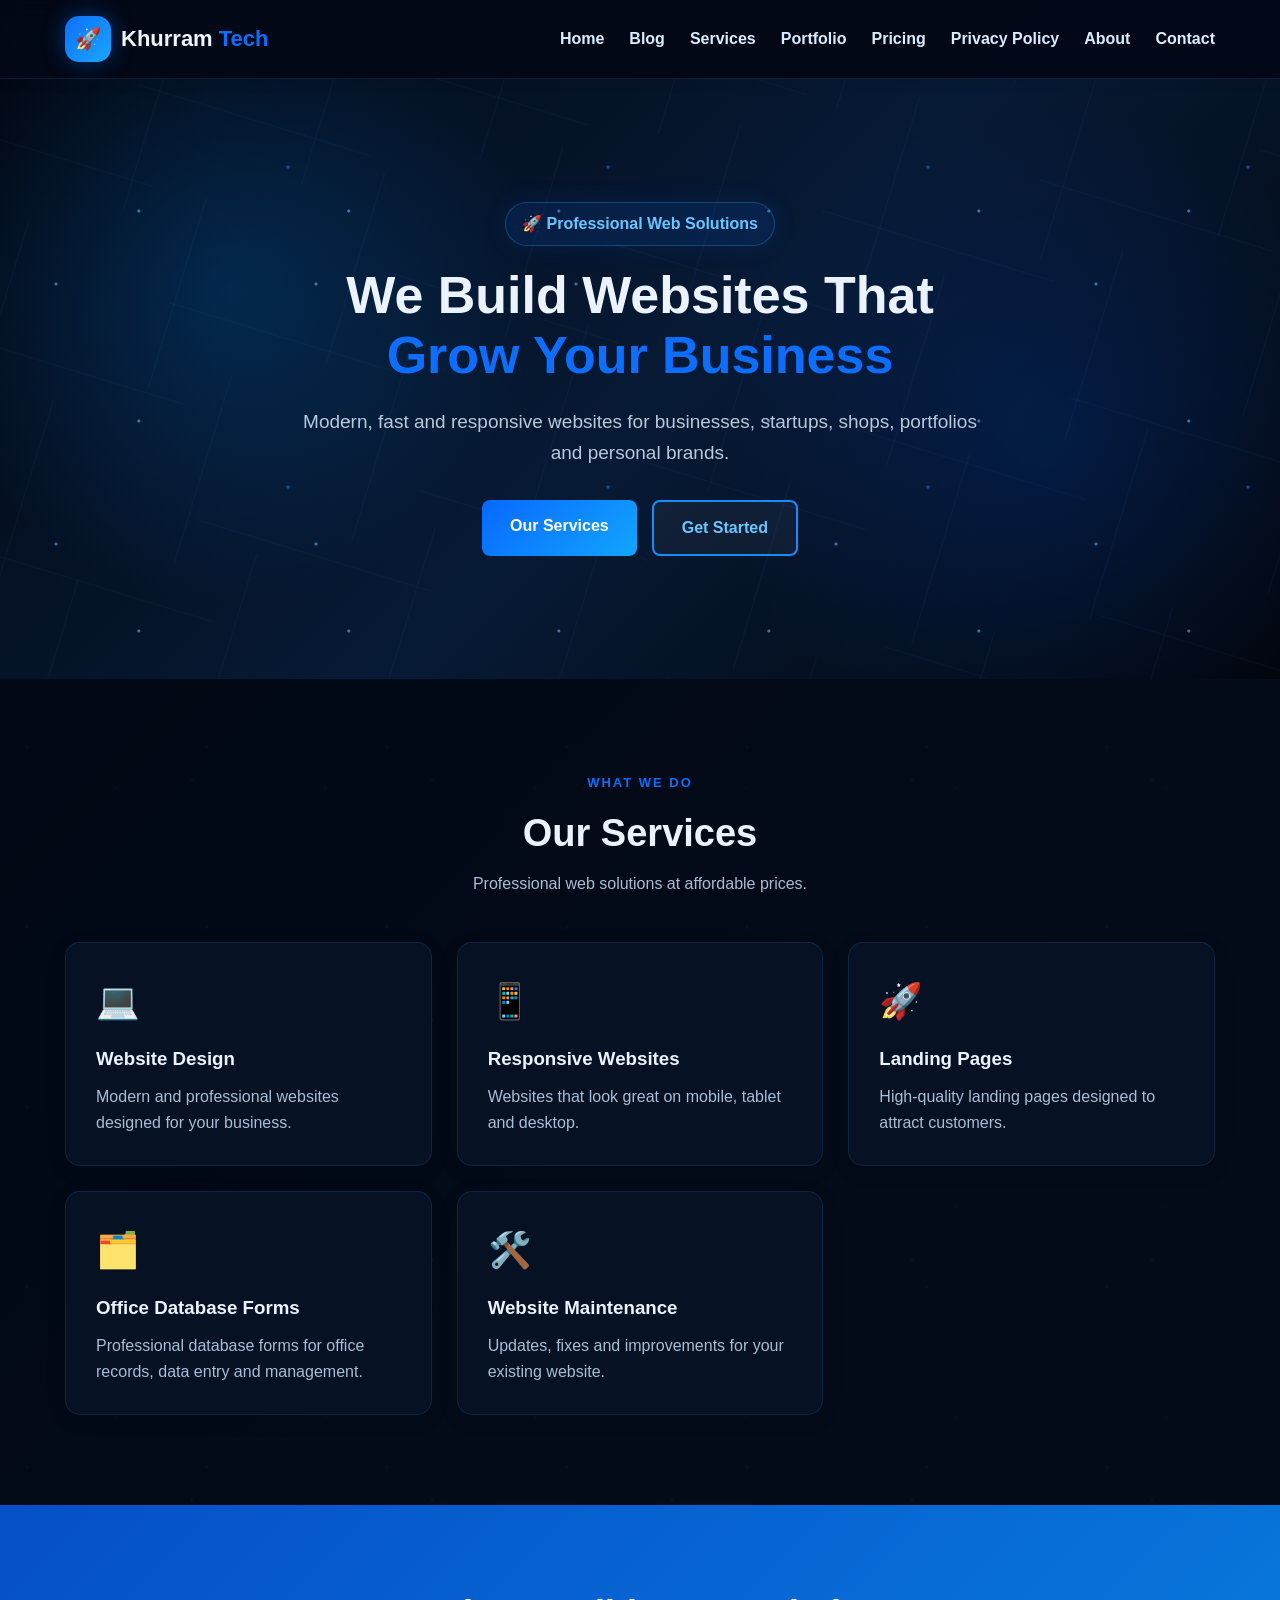
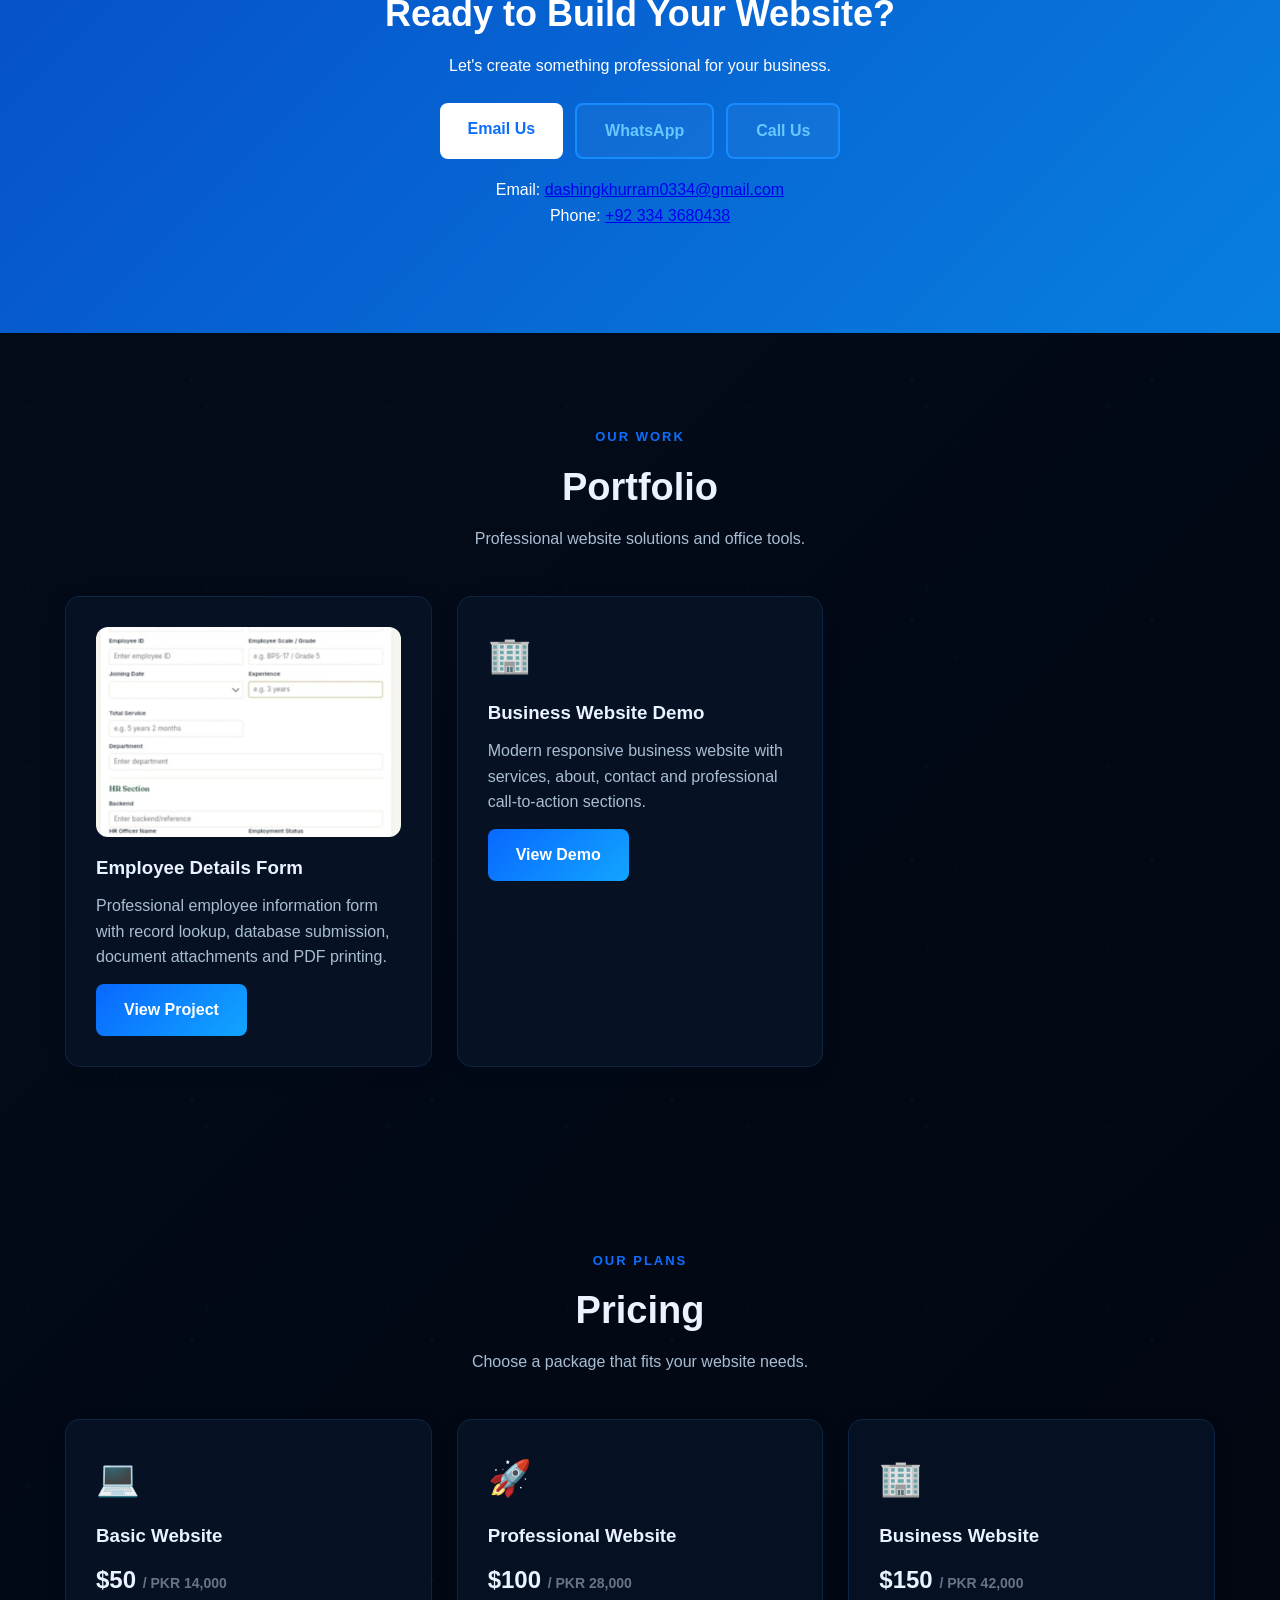
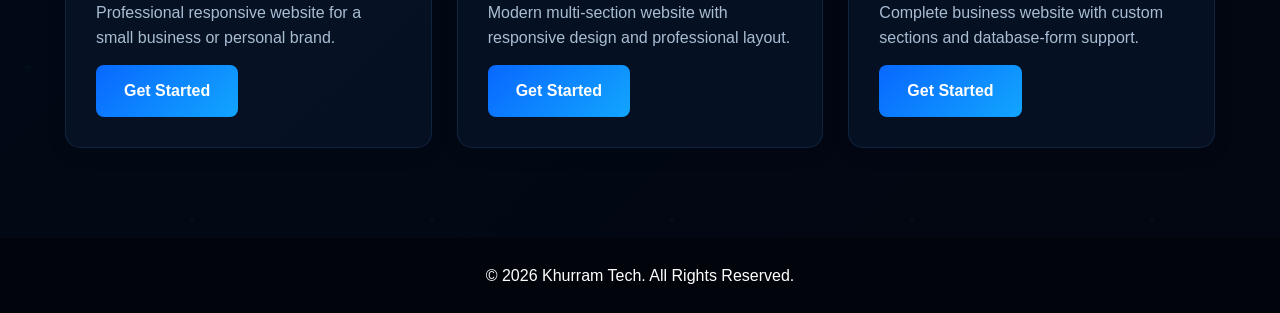
==== commit 8a23029f: "Remove duplicate service cards from index.html" ====
--- a/index.html
+++ b/index.html
@@ -134,18 +134,7 @@
 <p>Professional website solutions and office tools.</p>
 </div>
 <div class="services-grid">
-<div class="service-card">
-<div class="service-icon">🗂️</div>
-<h3>Employee Details Form</h3>
-<p>Professional employee information form with record lookup, database submission, document attachments and PDF printing.</p>
-<a href="https://khurramformcraft99.bonto.run/" class="btn primary-btn" target="_blank" rel="noopener">View Project</a>
-</div>
-<div class="service-card">
-<div class="service-icon">🌐</div>
-<h3>Business Website</h3>
-<p>Modern responsive website designed for businesses and personal brands.</p>
-<a href="#contact" class="btn primary-btn">View Project</a>
-</div>
+
 <div class="service-card">
 <img src="employee-form.jpg" alt="Employee Details Form" class="portfolio-image">
 <h3>Employee Details Form</h3>
